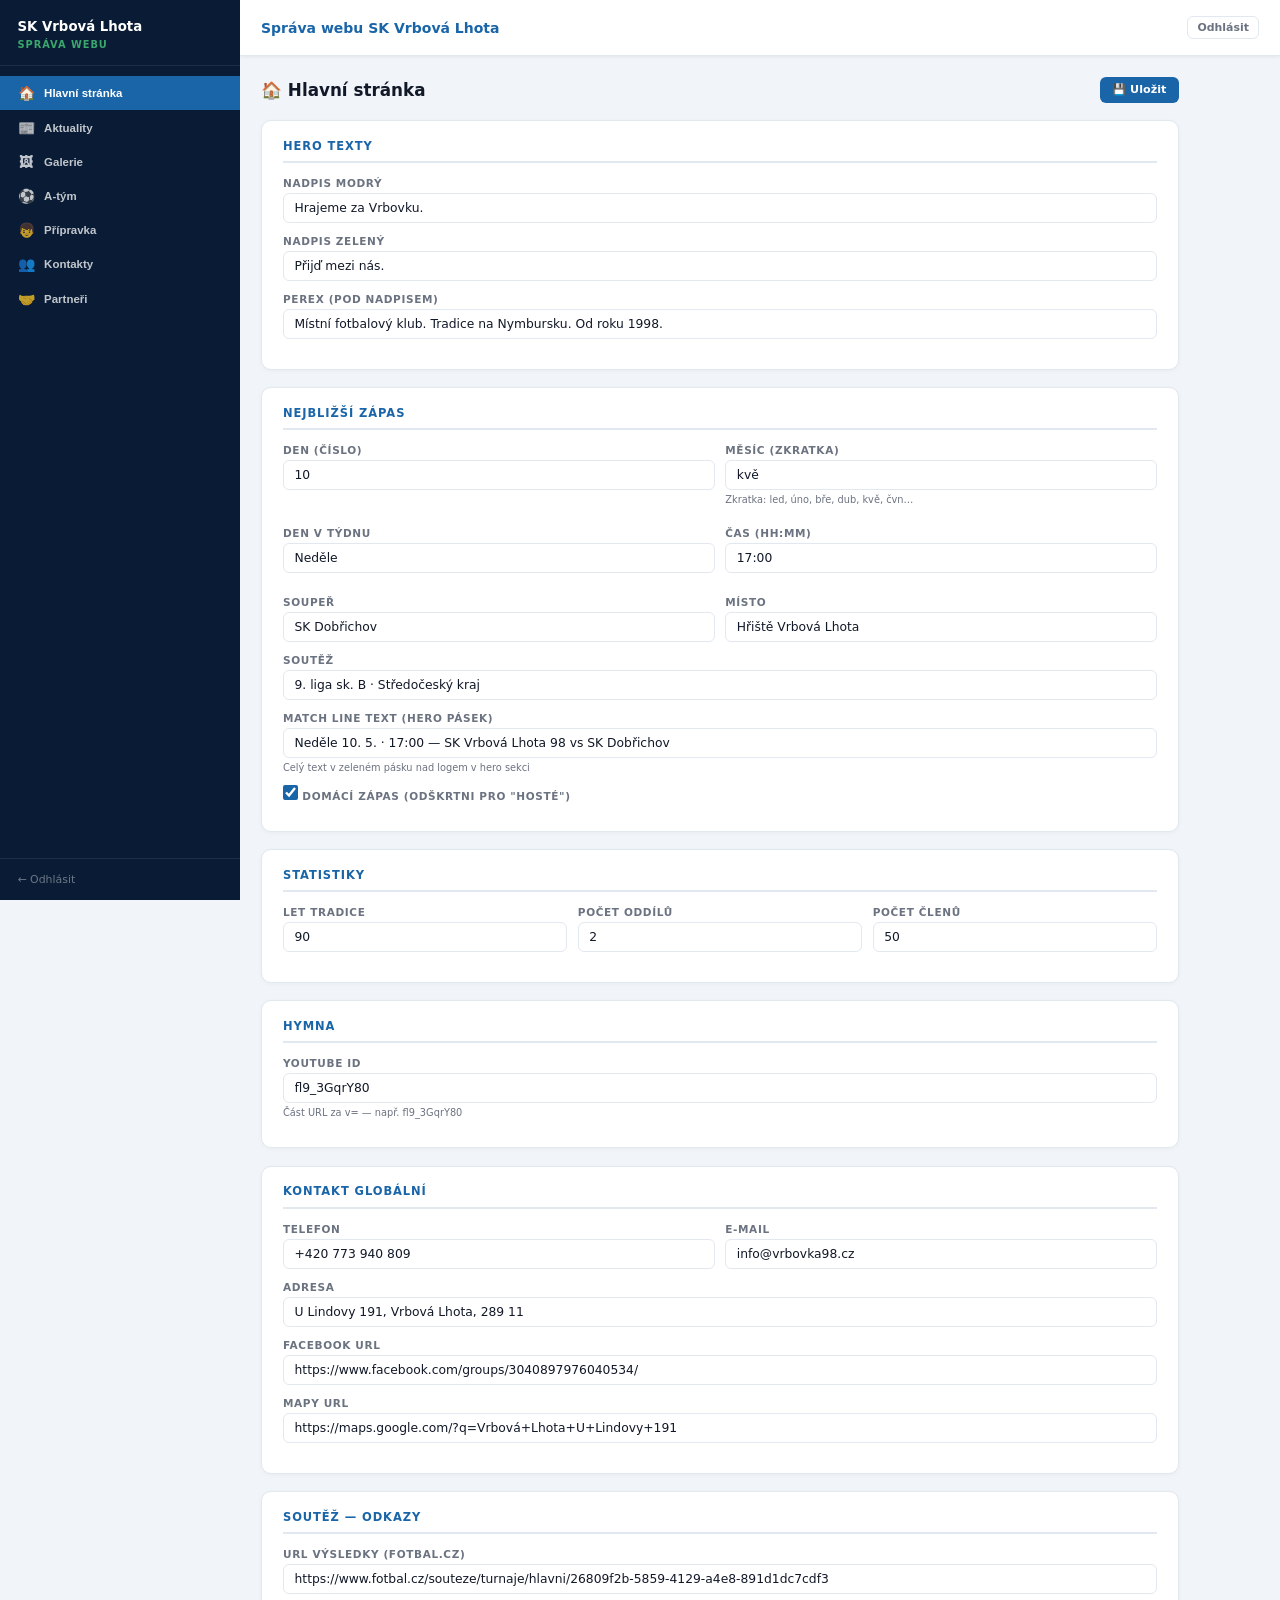
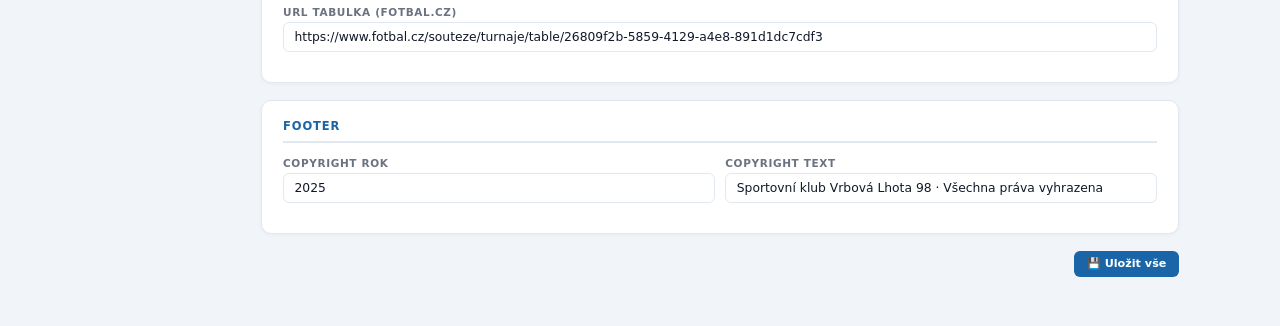
==== admin/index.html @ 55f334e7 "feat: admin panel + nastaveni.json + dynamické ID v index.html - data/nastaveni.json — nový JSON pro" ====
<!DOCTYPE html>
<html lang="cs">
<head>
<meta charset="UTF-8">
<meta name="viewport" content="width=device-width,initial-scale=1">
<title>Admin — SK Vrbová Lhota</title>
<style>
/* ─── Variables ─── */
:root {
  --sb-bg:     #0a1c35;
  --sb-active: #1a65a8;
  --sb-hover:  rgba(255,255,255,.07);
  --sb-text:   rgba(255,255,255,.75);
  --sb-muted:  rgba(255,255,255,.4);
  --accent:    #2f8f4e;
  --accent-lt: #3aa76d;
  --primary:   #1a65a8;
  --danger:    #dc2626;
  --warning:   #d97706;
  --bg:        #f1f5f9;
  --card:      #ffffff;
  --border:    #e2e8f0;
  --text:      #111827;
  --muted:     #6b7280;
  --inp-focus: #1a65a8;
  --sb-w:      240px;
}
*, *::before, *::after { box-sizing: border-box; margin: 0; padding: 0; }
html { font-size: 14px; }
body { font-family: system-ui, -apple-system, sans-serif; background: var(--bg); color: var(--text); display: flex; min-height: 100vh; overflow-x: hidden; }

/* ─── Layout ─── */
#sidebar {
  width: var(--sb-w); min-height: 100vh; background: var(--sb-bg);
  display: flex; flex-direction: column; position: fixed; left: 0; top: 0; bottom: 0; z-index: 100;
  transition: transform .3s ease;
}
#page { margin-left: var(--sb-w); flex: 1; display: flex; flex-direction: column; min-width: 0; }

/* ─── Sidebar ─── */
#sb-logo {
  padding: 1.25rem 1.25rem 1rem;
  border-bottom: 1px solid rgba(255,255,255,.08);
}
#sb-logo strong { display: block; color: #fff; font-size: .95rem; line-height: 1.3; }
#sb-logo span   { color: var(--accent-lt); font-size: .7rem; text-transform: uppercase; letter-spacing: .1em; font-weight: 700; }
#sb-nav { flex: 1; padding: .75rem 0; overflow-y: auto; }
.nav-item {
  display: flex; align-items: center; gap: .65rem;
  padding: .65rem 1.25rem; color: var(--sb-text);
  font-size: .82rem; font-weight: 600; cursor: pointer;
  border: none; background: none; width: 100%; text-align: left;
  transition: background .15s, color .15s;
  border-radius: 0;
}
.nav-item:hover { background: var(--sb-hover); color: #fff; }
.nav-item.active { background: var(--sb-active); color: #fff; }
.nav-item .nav-icon { font-size: 1rem; width: 1.25rem; text-align: center; flex-shrink: 0; }
#sb-footer {
  padding: 1rem 1.25rem;
  border-top: 1px solid rgba(255,255,255,.08);
}
#sb-footer a {
  color: var(--sb-muted); font-size: .78rem; text-decoration: none;
  display: flex; align-items: center; gap: .4rem;
  transition: color .15s;
}
#sb-footer a:hover { color: #fff; }

/* ─── Topbar ─── */
#topbar {
  position: sticky; top: 0; z-index: 50;
  background: #fff; border-bottom: 1px solid var(--border);
  padding: 0 1.5rem; height: 56px;
  display: flex; align-items: center; justify-content: space-between;
  box-shadow: 0 1px 3px rgba(0,0,0,.06);
}
#topbar-title { font-size: 1rem; font-weight: 700; color: var(--primary); }
#topbar-toggle { display: none; background: none; border: none; cursor: pointer; font-size: 1.4rem; color: var(--text); padding: .25rem; }
#topbar-logout { font-size: .78rem; color: var(--muted); text-decoration: none; font-weight: 600; }
#topbar-logout:hover { color: var(--danger); }

/* ─── Content ─── */
#main-content { flex: 1; padding: 1.5rem; max-width: 960px; }

/* ─── Cards ─── */
.card {
  background: var(--card); border: 1px solid var(--border);
  border-radius: 10px; padding: 1.25rem 1.5rem; margin-bottom: 1.25rem;
  box-shadow: 0 1px 4px rgba(0,0,0,.04);
}
.card-title {
  font-size: .82rem; font-weight: 800; text-transform: uppercase;
  letter-spacing: .08em; color: var(--primary);
  margin-bottom: 1rem; padding-bottom: .6rem;
  border-bottom: 2px solid var(--border);
}

/* ─── Section header ─── */
.section-hdr {
  display: flex; align-items: center; justify-content: space-between;
  margin-bottom: 1.25rem; flex-wrap: wrap; gap: .5rem;
}
.section-hdr h2 { font-size: 1.2rem; font-weight: 800; color: var(--text); }
.section-actions { display: flex; gap: .5rem; flex-wrap: wrap; }

/* ─── Form fields ─── */
.field-wrap { margin-bottom: .85rem; }
.field-wrap label { display: block; font-size: .75rem; font-weight: 700; color: var(--muted); text-transform: uppercase; letter-spacing: .06em; margin-bottom: .3rem; }
.inp {
  width: 100%; padding: .5rem .75rem; font-size: .88rem; font-family: inherit;
  border: 1px solid var(--border); border-radius: 6px; background: #fff;
  color: var(--text); transition: border-color .15s, box-shadow .15s;
  outline: none;
}
.inp:focus { border-color: var(--inp-focus); box-shadow: 0 0 0 3px rgba(26,101,168,.12); }
textarea.inp { resize: vertical; min-height: 80px; }
select.inp { cursor: pointer; }
.field-hint { font-size: .7rem; color: var(--muted); margin-top: .25rem; }
.check-wrap { display: flex; align-items: center; gap: .5rem; cursor: pointer; font-size: .85rem; font-weight: 600; color: var(--text); }
.check-wrap input[type=checkbox] { width: 15px; height: 15px; cursor: pointer; accent-color: var(--primary); }

/* ─── Grid helpers ─── */
.g2 { display: grid; grid-template-columns: 1fr 1fr; gap: .75rem; }
.g3 { display: grid; grid-template-columns: 1fr 1fr 1fr; gap: .75rem; }

/* ─── Buttons ─── */
.btn { display: inline-flex; align-items: center; gap: .4rem; padding: .45rem .9rem; font-size: .8rem; font-weight: 700; border: none; border-radius: 6px; cursor: pointer; transition: opacity .15s, transform .1s; font-family: inherit; white-space: nowrap; }
.btn:disabled { opacity: .55; cursor: not-allowed; }
.btn:not(:disabled):active { transform: scale(.97); }
.btn-primary  { background: var(--primary); color: #fff; }
.btn-primary:not(:disabled):hover { background: #134e87; }
.btn-green    { background: var(--accent); color: #fff; }
.btn-green:not(:disabled):hover { background: #26784f; }
.btn-danger   { background: var(--danger); color: #fff; }
.btn-danger:not(:disabled):hover { background: #b91c1c; }
.btn-ghost    { background: transparent; color: var(--primary); border: 1px solid var(--border); }
.btn-ghost:not(:disabled):hover { background: #f0f6ff; }
.btn-sm { padding: .3rem .65rem; font-size: .75rem; }

/* ─── Item cards (aktuality, galerie, …) ─── */
.item-card {
  background: var(--card); border: 1px solid var(--border);
  border-radius: 8px; margin-bottom: .75rem; overflow: hidden;
}
.item-card-hdr {
  display: flex; align-items: flex-start; justify-content: space-between; gap: 1rem;
  padding: .85rem 1rem;
}
.item-card-hdr .meta { flex: 1; min-width: 0; }
.item-card-hdr .meta strong { display: block; font-size: .9rem; margin-bottom: .2rem; overflow: hidden; text-overflow: ellipsis; white-space: nowrap; }
.item-card-hdr .meta small { color: var(--muted); font-size: .75rem; }
.item-card-actions { display: flex; gap: .4rem; flex-shrink: 0; }
.item-body { padding: 0 1rem .85rem; font-size: .82rem; color: var(--muted); }

/* ─── Tag badge ─── */
.tag-badge { display: inline-flex; align-items: center; padding: .15rem .55rem; font-size: .65rem; font-weight: 700; text-transform: uppercase; letter-spacing: .06em; border-radius: 4px; background: #e0edff; color: var(--primary); margin-right: .4rem; }
.tag-badge.green { background: #d1fae5; color: #065f46; }
.tag-badge.orange { background: #fef3c7; color: #92400e; }

/* ─── Edit form panel ─── */
.edit-panel {
  background: #f8fbff; border: 1px solid rgba(26,101,168,.15);
  border-radius: 8px; padding: 1rem 1.25rem; margin-bottom: .75rem;
}
.edit-panel h4 { font-size: .82rem; font-weight: 800; text-transform: uppercase; letter-spacing: .07em; color: var(--primary); margin-bottom: .85rem; }
.form-actions { display: flex; gap: .5rem; margin-top: .85rem; }

/* ─── Thumb ─── */
.thumb-wrap { position: relative; width: 72px; height: 56px; border-radius: 6px; overflow: hidden; background: var(--bg); border: 1px solid var(--border); flex-shrink: 0; }
.thumb-wrap img { width: 100%; height: 100%; object-fit: cover; }
.thumb-placeholder { width: 100%; height: 100%; display: flex; align-items: center; justify-content: center; font-size: 1.4rem; color: var(--border); }

/* ─── Table (soupiska, treninky) ─── */
.data-table { width: 100%; border-collapse: collapse; font-size: .82rem; }
.data-table th { text-align: left; padding: .4rem .6rem; font-size: .7rem; font-weight: 700; text-transform: uppercase; letter-spacing: .07em; color: var(--muted); border-bottom: 2px solid var(--border); }
.data-table td { padding: .35rem .4rem; border-bottom: 1px solid var(--border); vertical-align: middle; }
.data-table tr:last-child td { border-bottom: none; }
.data-table .inp { padding: .3rem .5rem; font-size: .82rem; }
.table-wrap { overflow-x: auto; }

/* ─── States ─── */
.loading-state { text-align: center; padding: 3rem 1rem; color: var(--muted); }
.empty-state   { text-align: center; padding: 2rem 1rem; color: var(--muted); font-size: .9rem; }
.error-state   { padding: 1rem; background: #fef2f2; border: 1px solid #fecaca; border-radius: 8px; color: var(--danger); font-size: .85rem; }

/* ─── Logo preview ─── */
.logo-preview { max-height: 48px; max-width: 140px; object-fit: contain; margin-top: .4rem; border: 1px solid var(--border); border-radius: 4px; padding: 2px; background: #fff; }

/* ─── Toast ─── */
#toasts { position: fixed; top: 1rem; right: 1rem; z-index: 9999; display: flex; flex-direction: column; gap: .5rem; pointer-events: none; }
.toast {
  padding: .7rem 1.1rem; border-radius: 8px; font-size: .83rem; font-weight: 600;
  color: #fff; box-shadow: 0 4px 16px rgba(0,0,0,.15);
  opacity: 0; transform: translateY(-6px);
  transition: opacity .25s, transform .25s;
  pointer-events: auto;
}
.toast.visible { opacity: 1; transform: translateY(0); }
.toast-success { background: var(--accent); }
.toast-error   { background: var(--danger); }
.toast-warn    { background: var(--warning); }

/* ─── Responsive ─── */
@media (max-width: 768px) {
  #sidebar { transform: translateX(-100%); }
  #sidebar.open { transform: translateX(0); box-shadow: 4px 0 20px rgba(0,0,0,.3); }
  #page { margin-left: 0; }
  #topbar-toggle { display: block; }
  #main-content { padding: 1rem; }
  .g2, .g3 { grid-template-columns: 1fr; }
  #sb-overlay { position: fixed; inset: 0; background: rgba(0,0,0,.4); z-index: 99; display: none; }
  #sb-overlay.active { display: block; }
}
@media (max-width: 480px) {
  .item-card-hdr { flex-direction: column; gap: .5rem; }
  .section-actions { width: 100%; }
}
</style>
</head>
<body>

<div id="toasts"></div>
<div id="sb-overlay"></div>

<!-- ══ SIDEBAR ══ -->
<aside id="sidebar">
  <div id="sb-logo">
    <strong>SK Vrbová Lhota</strong>
    <span>Správa webu</span>
  </div>
  <nav id="sb-nav"></nav>
  <div id="sb-footer">
    <a href="#" id="logout-link">&#8592; Odhlásit</a>
  </div>
</aside>

<!-- ══ PAGE ══ -->
<div id="page">
  <header id="topbar">
    <button id="topbar-toggle" aria-label="Otevřít menu">&#9776;</button>
    <span id="topbar-title">Správa webu SK Vrbová Lhota</span>
    <a href="#" id="topbar-logout" class="btn btn-ghost btn-sm">Odhlásit</a>
  </header>
  <main id="main-content">
    <div class="loading-state">Načítám…</div>
  </main>
</div>

<script>
// ══ CONFIG ══
const SECTIONS = [
  { id: 'nastaveni', label: 'Hlavní stránka',  icon: '🏠', file: 'nastaveni.json' },
  { id: 'aktuality', label: 'Aktuality',        icon: '📰', file: 'aktuality.json' },
  { id: 'galerie',   label: 'Galerie',           icon: '🖼', file: 'galerie.json'   },
  { id: 'atym',      label: 'A-tým',             icon: '⚽', file: 'atym.json'      },
  { id: 'pripravka', label: 'Přípravka',         icon: '👦', file: 'pripravka.json' },
  { id: 'kontakty',  label: 'Kontakty',          icon: '👥', file: 'kontakty.json'  },
  { id: 'partneri',  label: 'Partneři',          icon: '🤝', file: 'partneri.json'  },
];

// ══ STATE ══
let currentSection = 'nastaveni';
let currentData    = null;
let editIdx        = -1;
let addingNew      = false;

// ══ UTILS ══
function esc(s) {
  if (s == null) return '';
  return String(s).replace(/&/g,'&amp;').replace(/</g,'&lt;').replace(/>/g,'&gt;').replace(/"/g,'&quot;').replace(/'/g,'&#39;');
}

function setDeep(obj, path, value) {
  const keys = path.split('.');
  let cur = obj;
  for (let i = 0; i < keys.length - 1; i++) {
    const k = isNaN(keys[i]) ? keys[i] : Number(keys[i]);
    if (cur[k] === undefined || cur[k] === null) cur[k] = isNaN(keys[i+1]) ? {} : [];
    cur = cur[k];
  }
  const last = keys[keys.length - 1];
  cur[isNaN(last) ? last : Number(last)] = value;
}

function formatDateCz(iso) {
  if (!iso) return '';
  const d = new Date(iso + 'T12:00:00');
  const m = ['ledna','února','března','dubna','května','června','července','srpna','září','října','listopadu','prosince'];
  return `${d.getDate()}. ${m[d.getMonth()]} ${d.getFullYear()}`;
}

// ══ API ══
async function loadJSON(file) {
  const r = await fetch('../data/' + file + '?t=' + Date.now());
  if (!r.ok) throw new Error('HTTP ' + r.status);
  return r.json();
}

async function saveJSON(file, data) {
  const r = await fetch('save.php', {
    method: 'POST',
    headers: { 'Content-Type': 'application/json' },
    body: JSON.stringify({ file, data }),
  });
  return r.json();
}

async function uploadFile(fileInput, sekce) {
  const file = fileInput?.files?.[0];
  if (!file) return null;
  const fd = new FormData();
  fd.append('foto', file);
  fd.append('sekce', sekce || 'galerie');
  const r = await fetch('upload.php', { method: 'POST', body: fd });
  return r.json();
}

// ══ TOAST ══
function showToast(msg, type = 'success') {
  const wrap = document.getElementById('toasts');
  const t = document.createElement('div');
  t.className = 'toast toast-' + type;
  t.textContent = msg;
  wrap.appendChild(t);
  requestAnimationFrame(() => t.classList.add('visible'));
  setTimeout(() => {
    t.classList.remove('visible');
    setTimeout(() => t.remove(), 300);
  }, 3200);
}

// ══ NAV ══
function renderNav() {
  const nav = document.getElementById('sb-nav');
  nav.innerHTML = SECTIONS.map(s => `
    <button class="nav-item${s.id === currentSection ? ' active' : ''}" data-section="${s.id}">
      <span class="nav-icon">${s.icon}</span>
      ${esc(s.label)}
    </button>
  `).join('');
  nav.querySelectorAll('.nav-item').forEach(btn => {
    btn.addEventListener('click', () => {
      closeSidebar();
      renderSection(btn.dataset.section);
    });
  });
}

// ══ SECTION NAVIGATION ══
async function renderSection(id) {
  currentSection = id;
  editIdx = -1;
  addingNew = false;
  renderNav();
  document.getElementById('main-content').innerHTML = '<div class="loading-state">Načítám…</div>';
  const sec = SECTIONS.find(s => s.id === id);
  try {
    currentData = await loadJSON(sec.file);
    renderCurrent();
  } catch(e) {
    document.getElementById('main-content').innerHTML =
      `<div class="error-state">Chyba načítání ${esc(sec.file)}: ${esc(e.message)}</div>`;
  }
}

function renderCurrent() {
  switch(currentSection) {
    case 'nastaveni': renderNastaveni(currentData); break;
    case 'aktuality': renderAktuality(currentData); break;
    case 'galerie':   renderGalerie(currentData);   break;
    case 'atym':      renderAtym(currentData);      break;
    case 'pripravka': renderPripravka(currentData); break;
    case 'kontakty':  renderKontakty(currentData);  break;
    case 'partneri':  renderPartneri(currentData);  break;
  }
}

// ══ SAVE ══
async function saveSection() {
  const sec = SECTIONS.find(s => s.id === currentSection);
  const btns = document.querySelectorAll('.btn-save-main');
  btns.forEach(b => { b.disabled = true; b.textContent = 'Ukládám…'; });
  try {
    const res = await saveJSON(sec.file, currentData);
    if (res.ok) {
      showToast('✓ Uloženo');
    } else {
      showToast('Chyba: ' + (res.error || 'neznámá'), 'error');
    }
  } catch(e) {
    showToast('Chyba: ' + e.message, 'error');
  } finally {
    btns.forEach(b => { b.disabled = false; b.textContent = '💾 Uložit'; });
  }
}

// ══ FIELD HELPERS ══
function inp(label, value, key, type = 'text', hint = '') {
  return `<div class="field-wrap">
    <label>${esc(label)}</label>
    <input type="${type}" class="inp" value="${esc(value ?? '')}" data-key="${key}"${hint ? ` title="${esc(hint)}"` : ''}>
    ${hint ? `<div class="field-hint">${esc(hint)}</div>` : ''}
  </div>`;
}
function ta(label, value, key, rows = 3) {
  return `<div class="field-wrap">
    <label>${esc(label)}</label>
    <textarea class="inp" data-key="${key}" rows="${rows}">${esc(value ?? '')}</textarea>
  </div>`;
}
function chk(label, checked, key) {
  return `<div class="field-wrap">
    <label class="check-wrap">
      <input type="checkbox" data-key="${key}" data-type="bool" ${checked ? 'checked' : ''}>
      ${esc(label)}
    </label>
  </div>`;
}

// Input event delegation — live update currentData
document.addEventListener('input', e => {
  const el = e.target;
  if (!el.dataset.key || !currentData) return;
  let val;
  if (el.type === 'checkbox') val = el.checked;
  else if (el.type === 'number') val = el.value === '' ? null : Number(el.value);
  else val = el.value;
  setDeep(currentData, el.dataset.key, val);
});
document.addEventListener('change', e => {
  const el = e.target;
  if (!el.dataset.key || !currentData) return;
  if (el.tagName === 'SELECT') {
    setDeep(currentData, el.dataset.key, el.value);
  }
});


// ══════════════════════════════
// SEKCE: NASTAVENÍ
// ══════════════════════════════
function renderNastaveni(d) {
  const mc = document.getElementById('main-content');
  mc.innerHTML = `
    <div class="section-hdr">
      <h2>🏠 Hlavní stránka</h2>
      <div class="section-actions">
        <button class="btn btn-primary btn-save-main" onclick="saveSection()">💾 Uložit</button>
      </div>
    </div>

    <div class="card">
      <div class="card-title">Hero texty</div>
      ${inp('Nadpis modrý', d.hero?.nadpis_modry, 'hero.nadpis_modry')}
      ${inp('Nadpis zelený', d.hero?.nadpis_zeleny, 'hero.nadpis_zeleny')}
      ${inp('Perex (pod nadpisem)', d.hero?.perex, 'hero.perex')}
    </div>

    <div class="card">
      <div class="card-title">Nejbližší zápas</div>
      <div class="g2">
        ${inp('Den (číslo)', d.nejblizsi_zapas?.datum_den, 'nejblizsi_zapas.datum_den')}
        ${inp('Měsíc (zkratka)', d.nejblizsi_zapas?.datum_mesic, 'nejblizsi_zapas.datum_mesic', 'text', 'Zkratka: led, úno, bře, dub, kvě, čvn…')}
        ${inp('Den v týdnu', d.nejblizsi_zapas?.den_v_tydnu, 'nejblizsi_zapas.den_v_tydnu')}
        ${inp('Čas (HH:MM)', d.nejblizsi_zapas?.cas, 'nejblizsi_zapas.cas')}
        ${inp('Soupeř', d.nejblizsi_zapas?.souper_nazev, 'nejblizsi_zapas.souper_nazev')}
        ${inp('Místo', d.nejblizsi_zapas?.misto, 'nejblizsi_zapas.misto')}
      </div>
      ${inp('Soutěž', d.nejblizsi_zapas?.soutez, 'nejblizsi_zapas.soutez')}
      ${inp('Match line text (hero pásek)', d.nejblizsi_zapas?.match_line_text, 'nejblizsi_zapas.match_line_text', 'text', 'Celý text v zeleném pásku nad logem v hero sekci')}
      ${chk('Domácí zápas (odškrtni pro "Hosté")', d.nejblizsi_zapas?.domaci, 'nejblizsi_zapas.domaci')}
    </div>

    <div class="card">
      <div class="card-title">Statistiky</div>
      <div class="g3">
        ${inp('Let tradice', d.stats?.tradice_let, 'stats.tradice_let', 'number')}
        ${inp('Počet oddílů', d.stats?.pocet_oddilu, 'stats.pocet_oddilu', 'number')}
        ${inp('Počet členů', d.stats?.pocet_clenu, 'stats.pocet_clenu', 'number')}
      </div>
    </div>

    <div class="card">
      <div class="card-title">Hymna</div>
      ${inp('YouTube ID', d.hymna?.youtube_id, 'hymna.youtube_id', 'text', 'Část URL za v= — např. fl9_3GqrY80')}
    </div>

    <div class="card">
      <div class="card-title">Kontakt globální</div>
      <div class="g2">
        ${inp('Telefon', d.kontakt_global?.telefon, 'kontakt_global.telefon', 'tel')}
        ${inp('E-mail', d.kontakt_global?.email, 'kontakt_global.email', 'email')}
      </div>
      ${inp('Adresa', d.kontakt_global?.adresa, 'kontakt_global.adresa')}
      ${inp('Facebook URL', d.kontakt_global?.facebook_url, 'kontakt_global.facebook_url', 'url')}
      ${inp('Mapy URL', d.kontakt_global?.maps_url, 'kontakt_global.maps_url', 'url')}
    </div>

    <div class="card">
      <div class="card-title">Soutěž — odkazy</div>
      ${inp('URL výsledky (fotbal.cz)', d.soutez_odkazy?.vysledky_url, 'soutez_odkazy.vysledky_url', 'url')}
      ${inp('URL tabulka (fotbal.cz)', d.soutez_odkazy?.tabulka_url, 'soutez_odkazy.tabulka_url', 'url')}
    </div>

    <div class="card">
      <div class="card-title">Footer</div>
      <div class="g2">
        ${inp('Copyright rok', d.footer?.copyright_rok, 'footer.copyright_rok', 'number')}
        ${inp('Copyright text', d.footer?.copyright_text, 'footer.copyright_text')}
      </div>
    </div>

    <div style="text-align:right;margin-bottom:2rem">
      <button class="btn btn-primary btn-save-main" onclick="saveSection()">💾 Uložit vše</button>
    </div>
  `;
}


// ══════════════════════════════
// SEKCE: AKTUALITY
// ══════════════════════════════
function renderAktuality(items) {
  const mc = document.getElementById('main-content');
  mc.innerHTML = `
    <div class="section-hdr">
      <h2>📰 Aktuality</h2>
      <div class="section-actions">
        <button class="btn btn-green" onclick="toggleAddNew()">+ Přidat článek</button>
        <button class="btn btn-primary btn-save-main" onclick="saveSection()">💾 Uložit</button>
      </div>
    </div>
    ${addingNew ? aktualitaForm(-1, {}) : ''}
    <div id="list-wrap">
      ${items.length === 0 ? '<p class="empty-state">Žádné aktuality. Přidejte první článek.</p>' : ''}
      ${items.map((it, i) => i === editIdx ? aktualitaForm(i, it) : aktualitaCard(it, i)).join('')}
    </div>
  `;
}

function aktualitaCard(it, i) {
  const kat = it.kategorie || 'Aktualita';
  const katColor = kat === 'A-tým' ? '' : kat === 'Mládež' ? 'green' : kat === 'Ostatní' ? 'orange' : '';
  return `<div class="item-card">
    <div class="item-card-hdr">
      <div class="meta">
        <small><span class="tag-badge ${katColor}">${esc(kat)}</span>${esc(it.datum_text || '')}</small>
        <strong>${esc(it.titulek || '(bez názvu)')}</strong>
        <div style="font-size:.78rem;color:var(--muted);margin-top:.2rem">${esc(it.perex || '')}</div>
      </div>
      <div class="item-card-actions">
        <button class="btn btn-ghost btn-sm" onclick="startEdit(${i})">Upravit</button>
        <button class="btn btn-danger btn-sm" onclick="deleteItem(${i})">Smazat</button>
      </div>
    </div>
  </div>`;
}

function aktualitaForm(idx, it) {
  const isNew = idx === -1;
  const kat = it.kategorie || 'Klub';
  return `<div class="edit-panel">
    <h4>${isNew ? 'Nový článek' : 'Upravit článek'}</h4>
    <div class="g2">
      <div class="field-wrap"><label>Titulek *</label><input type="text" id="af-titulek" class="inp" value="${esc(it.titulek||'')}"></div>
      <div class="field-wrap"><label>Datum</label><input type="date" id="af-datum" class="inp" value="${esc(it.datum_iso||it.datum||'')}"></div>
    </div>
    <div class="field-wrap"><label>Perex (krátký popis)</label><input type="text" id="af-perex" class="inp" value="${esc(it.perex||'')}"></div>
    <div class="field-wrap"><label>Obsah (full text)</label><textarea id="af-obsah" class="inp" rows="4">${esc(it.obsah||'')}</textarea></div>
    <div class="g2">
      <div class="field-wrap"><label>Kategorie</label>
        <select id="af-kategorie" class="inp">
          ${['Klub','A-tým','Mládež','Ostatní'].map(k => `<option${kat===k?' selected':''}>${k}</option>`).join('')}
        </select>
      </div>
      <div class="field-wrap"><label>Foto (URL nebo nahrání)</label><input type="text" id="af-foto" class="inp" value="${esc(it.foto||'')}" placeholder="img/galerie/..."></div>
    </div>
    <div class="form-actions">
      <button class="btn btn-green" onclick="saveAktualitaForm(${idx})">${isNew ? '+ Přidat' : '✓ Uložit změny'}</button>
      <button class="btn btn-ghost" onclick="${isNew ? 'cancelAdd()' : 'cancelEdit()'}"">Zrušit</button>
    </div>
  </div>`;
}

function saveAktualitaForm(idx) {
  const titulek = document.getElementById('af-titulek').value.trim();
  if (!titulek) { showToast('Titulek je povinný', 'error'); return; }
  const datumIso  = document.getElementById('af-datum').value;
  const item = {
    id: idx === -1 ? 'cl-' + Date.now() : (currentData[idx]?.id || 'cl-' + Date.now()),
    titulek,
    perex:      document.getElementById('af-perex').value,
    obsah:      document.getElementById('af-obsah').value,
    kategorie:  document.getElementById('af-kategorie').value,
    foto:       document.getElementById('af-foto').value || null,
    datum:      datumIso,
    datum_iso:  datumIso,
    datum_text: formatDateCz(datumIso),
  };
  if (idx === -1) {
    currentData.unshift(item);
    addingNew = false;
  } else {
    currentData[idx] = item;
    editIdx = -1;
  }
  renderCurrent();
}


// ══════════════════════════════
// SEKCE: GALERIE
// ══════════════════════════════
function renderGalerie(items) {
  const mc = document.getElementById('main-content');
  mc.innerHTML = `
    <div class="section-hdr">
      <h2>🖼 Galerie</h2>
      <div class="section-actions">
        <button class="btn btn-green" onclick="toggleAddNew()">+ Přidat fotku</button>
        <button class="btn btn-primary btn-save-main" onclick="saveSection()">💾 Uložit</button>
      </div>
    </div>
    ${addingNew ? galerieForm(-1, {}) : ''}
    <div id="list-wrap">
      ${items.length === 0 ? '<p class="empty-state">Galerie je prázdná.</p>' : ''}
      ${items.map((it, i) => i === editIdx ? galerieForm(i, it) : galerieCard(it, i)).join('')}
    </div>
  `;
}

function galerieCard(it, i) {
  const hasSrc = it.src && it.src.trim();
  return `<div class="item-card">
    <div class="item-card-hdr">
      <div class="thumb-wrap">
        ${hasSrc
          ? `<img src="../${esc(it.src)}" alt="${esc(it.alt||'')}" onerror="this.style.display='none'">`
          : `<div class="thumb-placeholder">📷</div>`}
      </div>
      <div class="meta" style="flex:1;min-width:0">
        <strong>${esc(it.caption || it.alt || '(bez popisku)')}</strong>
        <small>
          <span class="tag-badge">${esc(it.sekce||'—')}</span>
          ${it.wide ? '<span class="tag-badge green">wide</span>' : ''}
          <span style="opacity:.6">${esc(it.src||'')}</span>
        </small>
      </div>
      <div class="item-card-actions">
        <button class="btn btn-ghost btn-sm" onclick="startEdit(${i})">Upravit</button>
        <button class="btn btn-danger btn-sm" onclick="deleteItem(${i})">Smazat</button>
      </div>
    </div>
  </div>`;
}

function galerieForm(idx, it) {
  const isNew = idx === -1;
  const sekce = it.sekce || 'atym';
  return `<div class="edit-panel">
    <h4>${isNew ? 'Nová fotka' : 'Upravit fotku'}</h4>
    <div class="g2">
      <div class="field-wrap">
        <label>Nahrát soubor</label>
        <input type="file" id="gf-file" class="inp" accept="image/jpeg,image/png,image/webp">
        <div class="field-hint">JPG / PNG / WebP, max 8 MB</div>
      </div>
      <div class="field-wrap">
        <label>nebo URL souboru</label>
        <input type="text" id="gf-src" class="inp" value="${esc(it.src||'')}" placeholder="img/galerie/nazev.jpg">
      </div>
    </div>
    <div class="g2">
      <div class="field-wrap"><label>Alt text</label><input type="text" id="gf-alt" class="inp" value="${esc(it.alt||'')}"></div>
      <div class="field-wrap"><label>Tag (Tým, Hřiště…)</label><input type="text" id="gf-tag" class="inp" value="${esc(it.tag||'')}"></div>
    </div>
    <div class="g2">
      <div class="field-wrap"><label>Popisek (caption)</label><input type="text" id="gf-caption" class="inp" value="${esc(it.caption||'')}"></div>
      <div class="field-wrap"><label>Sekce</label>
        <select id="gf-sekce" class="inp">
          ${['atym','pripravka','ostatni'].map(s => `<option value="${s}"${sekce===s?' selected':''}>${s}</option>`).join('')}
        </select>
      </div>
    </div>
    <label class="check-wrap" style="margin-bottom:.85rem">
      <input type="checkbox" id="gf-wide" ${it.wide ? 'checked' : ''}>
      Wide (zabírá 2 sloupce v galerii)
    </label>
    <div class="form-actions">
      <button class="btn btn-green" onclick="saveGalerieForm(${idx})">${isNew ? '+ Přidat' : '✓ Uložit'}</button>
      <button class="btn btn-ghost" onclick="${isNew ? 'cancelAdd()' : 'cancelEdit()'}">Zrušit</button>
    </div>
  </div>`;
}

async function saveGalerieForm(idx) {
  const btn = document.querySelector('.edit-panel .btn-green');
  if (btn) { btn.disabled = true; btn.textContent = 'Ukládám…'; }

  let src = document.getElementById('gf-src').value.trim();
  const fileInput = document.getElementById('gf-file');
  const sekce     = document.getElementById('gf-sekce').value;

  if (fileInput?.files?.length) {
    const res = await uploadFile(fileInput, sekce);
    if (res?.ok) {
      src = res.src;
      showToast('✓ Soubor nahrán');
    } else {
      showToast('Chyba nahrání: ' + (res?.error || '?'), 'error');
      if (btn) { btn.disabled = false; btn.textContent = idx === -1 ? '+ Přidat' : '✓ Uložit'; }
      return;
    }
  }

  const item = {
    src,
    alt:     document.getElementById('gf-alt').value,
    tag:     document.getElementById('gf-tag').value,
    caption: document.getElementById('gf-caption').value,
    sekce,
    wide:    document.getElementById('gf-wide').checked || undefined,
  };
  if (!item.wide) delete item.wide;

  if (idx === -1) {
    currentData.push(item);
    addingNew = false;
  } else {
    currentData[idx] = item;
    editIdx = -1;
  }
  renderCurrent();
}


// ══════════════════════════════
// SEKCE: A-TÝM
// ══════════════════════════════
function renderAtym(d) {
  const mc = document.getElementById('main-content');
  mc.innerHTML = `
    <div class="section-hdr">
      <h2>⚽ A-tým</h2>
      <div class="section-actions">
        <button class="btn btn-primary btn-save-main" onclick="saveSection()">💾 Uložit</button>
      </div>
    </div>
    <div class="card">
      <div class="card-title">Informace o týmu</div>
      <div class="g2">
        ${inp('Název', d.nazev, 'nazev')}
        ${inp('Podtitulek', d.podtitulek, 'podtitulek')}
        ${inp('Trenér', d.trener, 'trener')}
        ${inp('Soutěž', d.soutez, 'soutez')}
      </div>
      ${inp('Foto (cesta k souboru)', d.foto, 'foto', 'text', 'img/galerie/tym-02.jpg')}
      ${ta('Popis týmu', d.popis, 'popis', 3)}
      <div class="g2">
        ${inp('Kontakt — jméno', d.kontakt_jmeno, 'kontakt_jmeno')}
        ${inp('Kontakt — telefon', d.kontakt_tel, 'kontakt_tel', 'tel')}
      </div>
    </div>
    <div class="card">
      <div class="card-title">Soupiska hráčů</div>
      <div class="table-wrap">
        <table class="data-table">
          <thead><tr><th>#</th><th>Jméno a příjmení</th><th>Ročník</th><th>Pozice</th><th></th></tr></thead>
          <tbody id="soupiska-body">
            ${(d.soupiska||[]).map((h, i) => `
              <tr>
                <td style="color:var(--muted);text-align:center">${i+1}</td>
                <td><input class="inp" data-key="soupiska.${i}.jmeno" value="${esc(h.jmeno||'')}"></td>
                <td><input class="inp" type="number" data-key="soupiska.${i}.rocnik" value="${esc(h.rocnik||'')}" style="width:80px"></td>
                <td>
                  <select class="inp" data-key="soupiska.${i}.pozice" style="min-width:110px">
                    ${['Brankář','Obránce','Záložník','Útočník'].map(p => `<option${h.pozice===p?' selected':''}>${p}</option>`).join('')}
                  </select>
                </td>
                <td><button class="btn btn-danger btn-sm" onclick="removeSoupiskaHrac(${i})">×</button></td>
              </tr>
            `).join('')}
          </tbody>
        </table>
      </div>
      <div style="margin-top:.75rem">
        <button class="btn btn-ghost" onclick="addSoupiskaHrac()">+ Přidat hráče</button>
      </div>
    </div>
  `;
}

function addSoupiskaHrac() {
  if (!currentData.soupiska) currentData.soupiska = [];
  currentData.soupiska.push({ jmeno: '', rocnik: '', pozice: 'Záložník' });
  renderCurrent();
}

function removeSoupiskaHrac(i) {
  if (!confirm('Smazat hráče?')) return;
  currentData.soupiska.splice(i, 1);
  renderCurrent();
}


// ══════════════════════════════
// SEKCE: PŘÍPRAVKA
// ══════════════════════════════
function renderPripravka(d) {
  const mc = document.getElementById('main-content');
  mc.innerHTML = `
    <div class="section-hdr">
      <h2>👦 Přípravka</h2>
      <div class="section-actions">
        <button class="btn btn-primary btn-save-main" onclick="saveSection()">💾 Uložit</button>
      </div>
    </div>
    <div class="card">
      <div class="card-title">Informace o přípravce</div>
      <div class="g2">
        ${inp('Název', d.nazev, 'nazev')}
        ${inp('Podtitulek', d.podtitulek, 'podtitulek')}
        ${inp('Trenér', d.trener, 'trener')}
        ${inp('Věk od (let)', d.vek_od, 'vek_od', 'number')}
        ${inp('Věk do (let)', d.vek_do, 'vek_do', 'number')}
        ${inp('Foto (cesta k souboru)', d.foto, 'foto')}
      </div>
      ${ta('Popis', d.popis, 'popis', 3)}
      <div class="g2">
        ${inp('Kontakt — jméno', d.kontakt_jmeno, 'kontakt_jmeno')}
        ${inp('Kontakt — telefon', d.kontakt_tel, 'kontakt_tel', 'tel')}
      </div>
    </div>
    <div class="card">
      <div class="card-title">Tréninky</div>
      <div class="table-wrap">
        <table class="data-table">
          <thead><tr><th>Den</th><th>Čas</th><th>Místo</th><th></th></tr></thead>
          <tbody>
            ${(d.treninky||[]).map((t, i) => `
              <tr>
                <td><input class="inp" data-key="treninky.${i}.den"   value="${esc(t.den||'')}"   placeholder="Sobota"></td>
                <td><input class="inp" data-key="treninky.${i}.cas"   value="${esc(t.cas||'')}"   placeholder="10:00" style="width:90px"></td>
                <td><input class="inp" data-key="treninky.${i}.misto" value="${esc(t.misto||'')}" placeholder="Hřiště U Lindovy"></td>
                <td><button class="btn btn-danger btn-sm" onclick="removeTrenink(${i})">×</button></td>
              </tr>
            `).join('')}
          </tbody>
        </table>
      </div>
      <div style="margin-top:.75rem">
        <button class="btn btn-ghost" onclick="addTrenink()">+ Přidat trénink</button>
      </div>
    </div>
    <div class="card">
      <div class="card-title">Hledáme nové hráče</div>
      ${chk('Zobrazit sekci „Hledáme hráče" na webu', d.hledame, 'hledame')}
      <div id="hledame-text-wrap" style="${d.hledame ? '' : 'opacity:.4;pointer-events:none'}">
        ${inp('Text pro nábor', d.hledame_text, 'hledame_text')}
      </div>
    </div>
  `;

  // Dynamicky show/hide hledame text při změně checkboxu
  const ckHledame = document.querySelector('[data-key="hledame"]');
  if (ckHledame) ckHledame.addEventListener('change', e => {
    const wrap = document.getElementById('hledame-text-wrap');
    if (wrap) { wrap.style.opacity = e.target.checked ? '' : '.4'; wrap.style.pointerEvents = e.target.checked ? '' : 'none'; }
  });
}

function addTrenink() {
  if (!currentData.treninky) currentData.treninky = [];
  currentData.treninky.push({ den: '', cas: '', misto: '' });
  renderCurrent();
}

function removeTrenink(i) {
  if (!confirm('Smazat trénink?')) return;
  currentData.treninky.splice(i, 1);
  renderCurrent();
}


// ══════════════════════════════
// SEKCE: KONTAKTY
// ══════════════════════════════
function renderKontakty(d) {
  const osoby = d.osoby || [];
  const mc = document.getElementById('main-content');
  mc.innerHTML = `
    <div class="section-hdr">
      <h2>👥 Kontakty</h2>
      <div class="section-actions">
        <button class="btn btn-green" onclick="toggleAddNew()">+ Přidat osobu</button>
        <button class="btn btn-primary btn-save-main" onclick="saveSection()">💾 Uložit</button>
      </div>
    </div>
    ${addingNew ? kontaktForm(-1, {}) : ''}
    <div id="list-wrap">
      ${osoby.length === 0 ? '<p class="empty-state">Žádné kontakty.</p>' : ''}
      ${osoby.map((o, i) => i === editIdx ? kontaktForm(i, o) : kontaktCard(o, i)).join('')}
    </div>
  `;
}

function kontaktCard(o, i) {
  return `<div class="item-card">
    <div class="item-card-hdr">
      <div class="meta">
        <strong>${esc(o.jmeno || '(bez jména)')}</strong>
        <small>${esc(o.funkce||'')} ${o.tel ? '· ' + esc(o.tel) : ''} ${o.email ? '· ' + esc(o.email) : ''}</small>
      </div>
      <div class="item-card-actions">
        <button class="btn btn-ghost btn-sm" onclick="startEdit(${i})">Upravit</button>
        <button class="btn btn-danger btn-sm" onclick="deleteKontakt(${i})">Smazat</button>
      </div>
    </div>
  </div>`;
}

function kontaktForm(idx, o) {
  const isNew = idx === -1;
  return `<div class="edit-panel">
    <h4>${isNew ? 'Nová osoba' : 'Upravit osobu'}</h4>
    <div class="g2">
      <div class="field-wrap"><label>Funkce / pozice</label><input type="text" id="kf-funkce" class="inp" value="${esc(o.funkce||'')}"></div>
      <div class="field-wrap"><label>Jméno a příjmení *</label><input type="text" id="kf-jmeno" class="inp" value="${esc(o.jmeno||'')}"></div>
      <div class="field-wrap"><label>Telefon</label><input type="tel" id="kf-tel" class="inp" value="${esc(o.tel||'')}"></div>
      <div class="field-wrap"><label>E-mail</label><input type="email" id="kf-email" class="inp" value="${esc(o.email||'')}"></div>
    </div>
    <div class="form-actions">
      <button class="btn btn-green" onclick="saveKontaktForm(${idx})">${isNew ? '+ Přidat' : '✓ Uložit'}</button>
      <button class="btn btn-ghost" onclick="${isNew ? 'cancelAdd()' : 'cancelEdit()'}">Zrušit</button>
    </div>
  </div>`;
}

function saveKontaktForm(idx) {
  const jmeno = document.getElementById('kf-jmeno').value.trim();
  if (!jmeno) { showToast('Jméno je povinné', 'error'); return; }
  const item = {
    funkce: document.getElementById('kf-funkce').value,
    jmeno,
    tel:    document.getElementById('kf-tel').value,
    email:  document.getElementById('kf-email').value,
  };
  if (!currentData.osoby) currentData.osoby = [];
  if (idx === -1) {
    currentData.osoby.unshift(item);
    addingNew = false;
  } else {
    currentData.osoby[idx] = item;
    editIdx = -1;
  }
  renderCurrent();
}

function deleteKontakt(i) {
  if (!confirm('Smazat kontakt?')) return;
  currentData.osoby.splice(i, 1);
  renderCurrent();
}


// ══════════════════════════════
// SEKCE: PARTNEŘI
// ══════════════════════════════
function renderPartneri(items) {
  const mc = document.getElementById('main-content');
  mc.innerHTML = `
    <div class="section-hdr">
      <h2>🤝 Partneři</h2>
      <div class="section-actions">
        <button class="btn btn-green" onclick="toggleAddNew()">+ Přidat partnera</button>
        <button class="btn btn-primary btn-save-main" onclick="saveSection()">💾 Uložit</button>
      </div>
    </div>
    ${addingNew ? partnerForm(-1, {}) : ''}
    <div id="list-wrap">
      ${items.length === 0 ? '<p class="empty-state">Žádní partneři.</p>' : ''}
      ${items.map((it, i) => i === editIdx ? partnerForm(i, it) : partnerCard(it, i)).join('')}
    </div>
  `;
}

function partnerCard(it, i) {
  return `<div class="item-card">
    <div class="item-card-hdr">
      <div class="thumb-wrap">
        ${it.logo ? `<img src="../${esc(it.logo)}" alt="${esc(it.nazev)}" onerror="this.style.display='none'" style="object-fit:contain;padding:4px">` : '<div class="thumb-placeholder">🤝</div>'}
      </div>
      <div class="meta">
        <strong>${esc(it.nazev||'(bez názvu)')}</strong>
        <small><span class="tag-badge">${esc(it.kategorie||'Partner')}</span>${esc(it.popis||'')}</small>
      </div>
      <div class="item-card-actions">
        <button class="btn btn-ghost btn-sm" onclick="startEdit(${i})">Upravit</button>
        <button class="btn btn-danger btn-sm" onclick="deleteItem(${i})">Smazat</button>
      </div>
    </div>
  </div>`;
}

function partnerForm(idx, it) {
  const isNew = idx === -1;
  const kat = it.kategorie || 'Partner';
  return `<div class="edit-panel">
    <h4>${isNew ? 'Nový partner' : 'Upravit partnera'}</h4>
    <div class="g2">
      <div class="field-wrap"><label>Název *</label><input type="text" id="pf-nazev" class="inp" value="${esc(it.nazev||'')}"></div>
      <div class="field-wrap"><label>Kategorie</label>
        <select id="pf-kat" class="inp">
          ${['Generální partner','Partner','Mediální partner'].map(k => `<option${kat===k?' selected':''}>${k}</option>`).join('')}
        </select>
      </div>
    </div>
    <div class="field-wrap"><label>Popis</label><input type="text" id="pf-popis" class="inp" value="${esc(it.popis||'')}"></div>
    <div class="g2">
      <div class="field-wrap">
        <label>Logo (URL nebo nahrát)</label>
        <input type="text" id="pf-logo" class="inp" value="${esc(it.logo||'')}" placeholder="img/partneri/logo.svg" oninput="prevPartnerLogo(this.value)">
        <input type="file" id="pf-logo-file" class="inp" accept="image/*" style="margin-top:.4rem">
        <div id="pf-logo-prev" style="margin-top:.4rem">${it.logo ? `<img src="../${esc(it.logo)}" class="logo-preview" alt="preview">` : ''}</div>
      </div>
      <div class="field-wrap"><label>URL webu partnera</label><input type="url" id="pf-url" class="inp" value="${esc(it.url||'')}" placeholder="https://..."></div>
    </div>
    <div class="form-actions">
      <button class="btn btn-green" onclick="savePartnerForm(${idx})">${isNew ? '+ Přidat' : '✓ Uložit'}</button>
      <button class="btn btn-ghost" onclick="${isNew ? 'cancelAdd()' : 'cancelEdit()'}">Zrušit</button>
    </div>
  </div>`;
}

function prevPartnerLogo(src) {
  const wrap = document.getElementById('pf-logo-prev');
  if (!wrap) return;
  wrap.innerHTML = src ? `<img src="../${esc(src)}" class="logo-preview" alt="preview" onerror="this.style.display='none'">` : '';
}

async function savePartnerForm(idx) {
  const nazev = document.getElementById('pf-nazev').value.trim();
  if (!nazev) { showToast('Název je povinný', 'error'); return; }
  const btn = document.querySelector('.edit-panel .btn-green');
  if (btn) { btn.disabled = true; btn.textContent = 'Ukládám…'; }

  let logo = document.getElementById('pf-logo').value.trim();
  const fileInput = document.getElementById('pf-logo-file');
  if (fileInput?.files?.length) {
    const res = await uploadFile(fileInput, 'partneri');
    if (res?.ok) { logo = res.src; showToast('✓ Logo nahráno'); }
    else { showToast('Chyba nahrání: ' + (res?.error || '?'), 'error'); if (btn) { btn.disabled = false; btn.textContent = idx === -1 ? '+ Přidat' : '✓ Uložit'; } return; }
  }

  const item = {
    nazev,
    kategorie: document.getElementById('pf-kat').value,
    popis:     document.getElementById('pf-popis').value,
    logo:      logo || null,
    url:       document.getElementById('pf-url').value,
  };
  if (idx === -1) {
    currentData.push(item);
    addingNew = false;
  } else {
    currentData[idx] = item;
    editIdx = -1;
  }
  renderCurrent();
}


// ══ SHARED ACTIONS ══
function startEdit(i) {
  editIdx = i;
  addingNew = false;
  renderCurrent();
}
function cancelEdit() {
  editIdx = -1;
  renderCurrent();
}
function toggleAddNew() {
  addingNew = !addingNew;
  editIdx = -1;
  renderCurrent();
}
function cancelAdd() {
  addingNew = false;
  renderCurrent();
}
function deleteItem(i) {
  if (!confirm('Opravdu smazat?')) return;
  currentData.splice(i, 1);
  renderCurrent();
}


// ══ SIDEBAR MOBILE ══
function openSidebar()  { document.getElementById('sidebar').classList.add('open'); document.getElementById('sb-overlay').classList.add('active'); }
function closeSidebar() { document.getElementById('sidebar').classList.remove('open'); document.getElementById('sb-overlay').classList.remove('active'); }

document.getElementById('topbar-toggle').addEventListener('click', openSidebar);
document.getElementById('sb-overlay').addEventListener('click', closeSidebar);


// ══ INIT ══
function init() {
  renderNav();
  renderSection('nastaveni');
}

init();
</script>
</body>
</html>
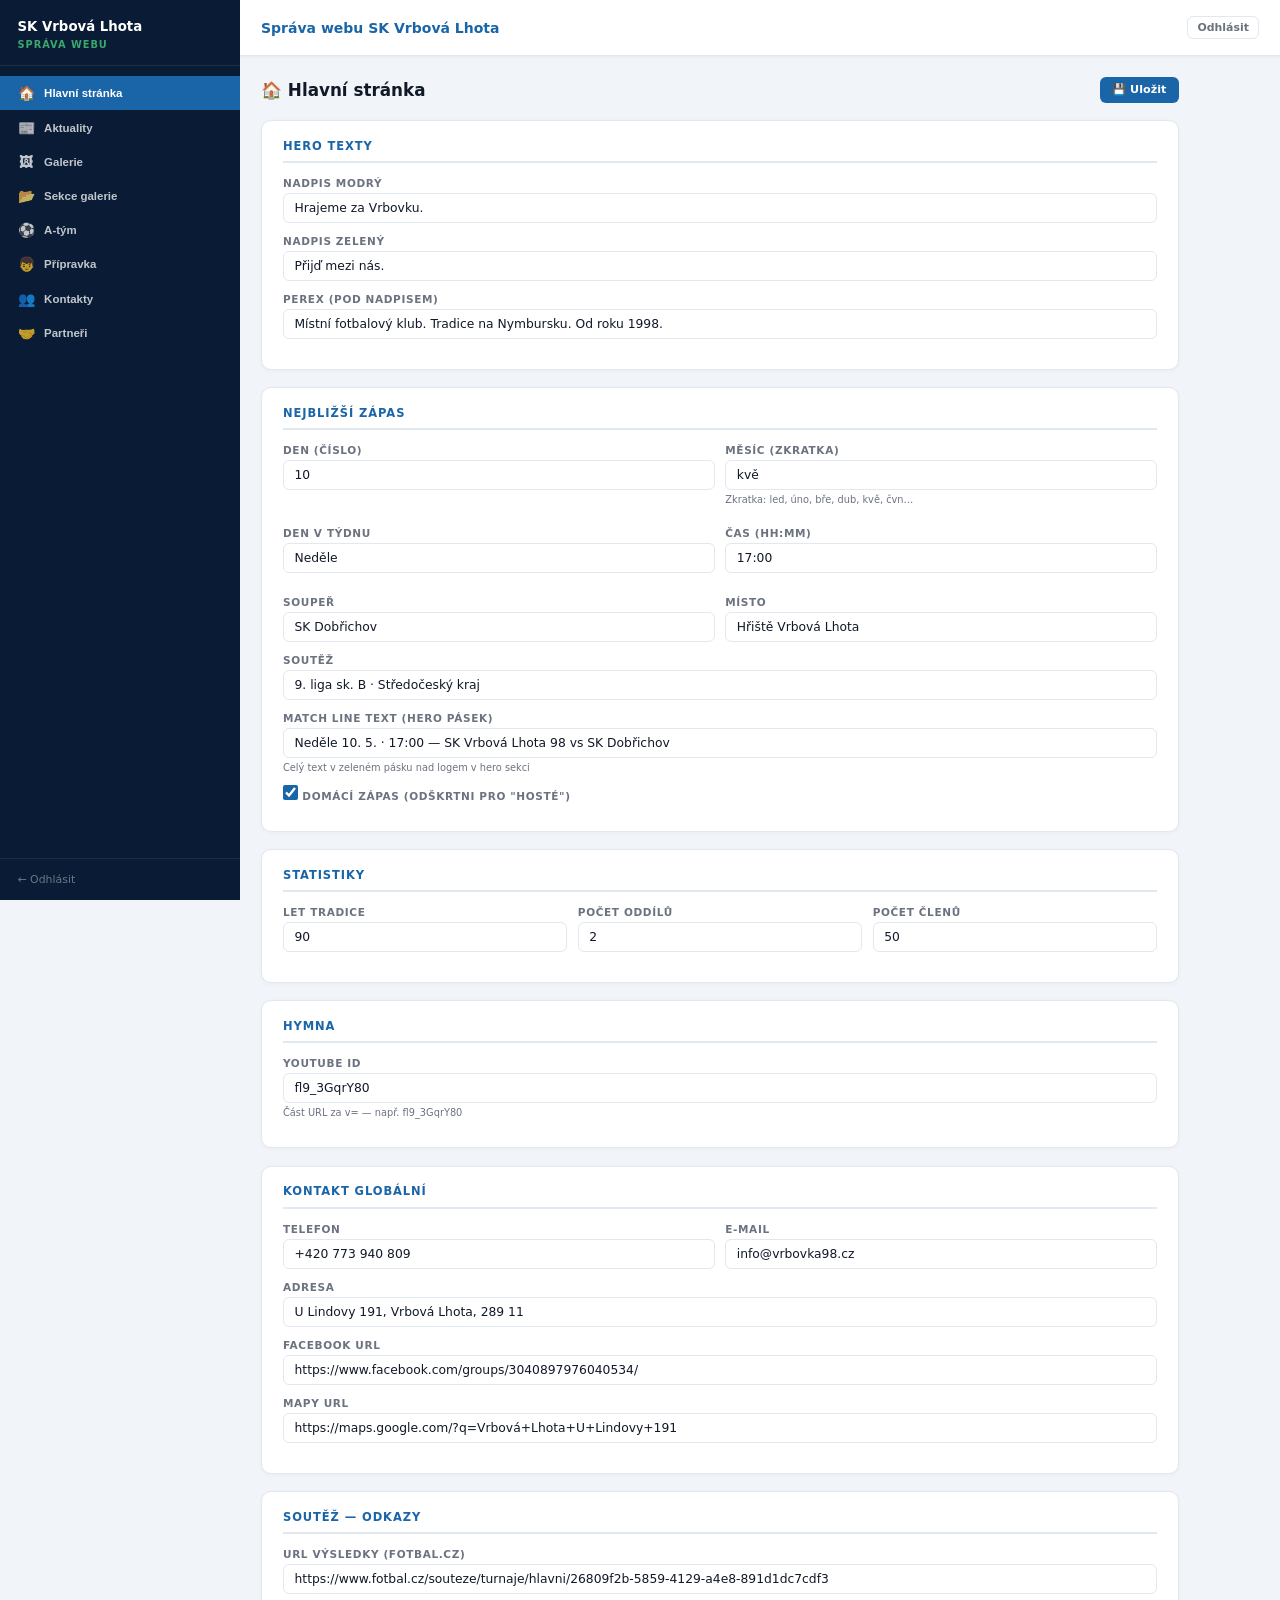
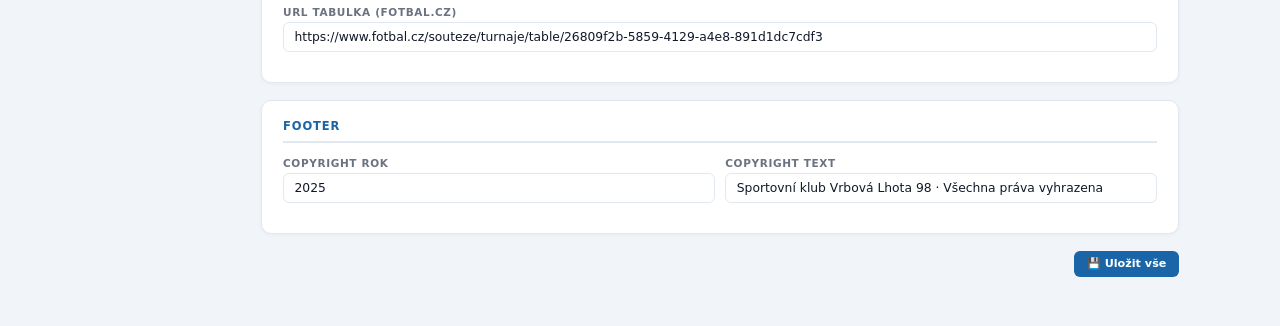
==== commit e515b2b9: "feat: admin — správa sekcí galerie + řazení šipkami - nový JSON data/galerie-sekce.json (3 výchozí s" ====
--- a/admin/index.html
+++ b/admin/index.html
@@ -250,13 +250,14 @@
 <script>
 // ══ CONFIG ══
 const SECTIONS = [
-  { id: 'nastaveni', label: 'Hlavní stránka',  icon: '🏠', file: 'nastaveni.json' },
-  { id: 'aktuality', label: 'Aktuality',        icon: '📰', file: 'aktuality.json' },
-  { id: 'galerie',   label: 'Galerie',           icon: '🖼', file: 'galerie.json'   },
-  { id: 'atym',      label: 'A-tým',             icon: '⚽', file: 'atym.json'      },
-  { id: 'pripravka', label: 'Přípravka',         icon: '👦', file: 'pripravka.json' },
-  { id: 'kontakty',  label: 'Kontakty',          icon: '👥', file: 'kontakty.json'  },
-  { id: 'partneri',  label: 'Partneři',          icon: '🤝', file: 'partneri.json'  },
+  { id: 'nastaveni',     label: 'Hlavní stránka',  icon: '🏠', file: 'nastaveni.json' },
+  { id: 'aktuality',     label: 'Aktuality',        icon: '📰', file: 'aktuality.json' },
+  { id: 'galerie',       label: 'Galerie',           icon: '🖼', file: 'galerie.json'   },
+  { id: 'galerie-sekce', label: 'Sekce galerie',    icon: '📂', file: 'galerie-sekce.json' },
+  { id: 'atym',          label: 'A-tým',             icon: '⚽', file: 'atym.json'      },
+  { id: 'pripravka',     label: 'Přípravka',         icon: '👦', file: 'pripravka.json' },
+  { id: 'kontakty',      label: 'Kontakty',          icon: '👥', file: 'kontakty.json'  },
+  { id: 'partneri',      label: 'Partneři',          icon: '🤝', file: 'partneri.json'  },
 ];
 
 // ══ STATE ══
@@ -264,6 +265,7 @@
 let currentData    = null;
 let editIdx        = -1;
 let addingNew      = false;
+let galerieSekce   = null;  // seznam sekcí galerie pro dropdown a sekci "Sekce galerie"
 
 // ══ UTILS ══
 function esc(s) {
@@ -357,6 +359,18 @@
   const sec = SECTIONS.find(s => s.id === id);
   try {
     currentData = await loadJSON(sec.file);
+    // Vždy načti sekce galerie, jsou potřeba pro dropdown a sekci "Sekce galerie"
+    if (!galerieSekce) {
+      try {
+        galerieSekce = await loadJSON('galerie-sekce.json');
+      } catch {
+        galerieSekce = [
+          { id: 'atym',      label: 'A-tým',            icon: 'sports_soccer' },
+          { id: 'pripravka', label: 'Mladší přípravka', icon: 'emoji_people'  },
+          { id: 'ostatni',   label: 'Ostatní',          icon: 'photo_camera'  }
+        ];
+      }
+    }
     renderCurrent();
   } catch(e) {
     document.getElementById('main-content').innerHTML =
@@ -366,13 +380,14 @@
 
 function renderCurrent() {
   switch(currentSection) {
-    case 'nastaveni': renderNastaveni(currentData); break;
-    case 'aktuality': renderAktuality(currentData); break;
-    case 'galerie':   renderGalerie(currentData);   break;
-    case 'atym':      renderAtym(currentData);      break;
-    case 'pripravka': renderPripravka(currentData); break;
-    case 'kontakty':  renderKontakty(currentData);  break;
-    case 'partneri':  renderPartneri(currentData);  break;
+    case 'nastaveni':     renderNastaveni(currentData);     break;
+    case 'aktuality':     renderAktuality(currentData);     break;
+    case 'galerie':       renderGalerie(currentData);       break;
+    case 'galerie-sekce': renderGalerieSekce(currentData);  break;
+    case 'atym':          renderAtym(currentData);          break;
+    case 'pripravka':     renderPripravka(currentData);     break;
+    case 'kontakty':      renderKontakty(currentData);      break;
+    case 'partneri':      renderPartneri(currentData);      break;
   }
 }
 
@@ -384,6 +399,10 @@
   try {
     const res = await saveJSON(sec.file, currentData);
     if (res.ok) {
+      // Po uložení sekcí galerie aktualizuj cached verzi
+      if (currentSection === 'galerie-sekce') {
+        galerieSekce = JSON.parse(JSON.stringify(currentData));
+      }
       showToast('✓ Uloženo');
     } else {
       showToast('Chyba: ' + (res.error || 'neznámá'), 'error');
@@ -521,6 +540,86 @@
 // ══════════════════════════════
 // SEKCE: AKTUALITY
 // ══════════════════════════════
+
+// ─── Fotos state ───
+let _fotosArr = [];
+
+function _initFotos(fotos) {
+  _fotosArr = Array.isArray(fotos) ? [...fotos] : [];
+  _renderFotosPreview();
+}
+
+function _renderFotosPreview() {
+  const info   = document.getElementById('af-fotos-info');
+  const thumbs = document.getElementById('af-fotos-thumbs');
+  if (!info) return;
+  const n = _fotosArr.length;
+  if (n) {
+    const label = n === 1 ? '1 fotka' : n < 5 ? n + ' fotky' : n + ' fotek';
+    info.innerHTML = `<span style="color:#3aa76d">✓ ${label}</span> &nbsp;`
+      + `<button type="button" class="btn btn-ghost btn-sm" onclick="_clearFotos()" style="padding:.15rem .5rem;font-size:.7rem;line-height:1">✕ Vymazat vše</button>`;
+    thumbs.innerHTML = _fotosArr.slice(0, 10).map(src =>
+      `<img src="../${src}" style="height:48px;width:48px;object-fit:cover;border-radius:4px;border:1px solid var(--border)" title="${esc(src)}" onerror="this.style.opacity='.3'">`
+    ).join('') + (n > 10 ? `<span style="line-height:48px;margin-left:.3rem;font-size:.78rem;color:var(--muted)">+${n-10} dalších</span>` : '');
+  } else {
+    info.textContent = 'Žádné fotky';
+    thumbs.innerHTML = '';
+  }
+}
+
+function _clearFotos() {
+  _fotosArr = [];
+  _renderFotosPreview();
+}
+
+async function loadFotosDir() {
+  const dir  = (document.getElementById('af-fotos-dir')?.value || '').trim();
+  const info = document.getElementById('af-fotos-info');
+  if (!dir) { showToast('Zadejte cestu ke složce', 'error'); return; }
+  if (info) info.textContent = 'Načítám…';
+  try {
+    const r   = await fetch('listdir.php?dir=' + encodeURIComponent(dir));
+    const res = await r.json();
+    if (!res.ok) { if (info) info.textContent = '✗ ' + res.error; showToast(res.error, 'error'); return; }
+    if (!res.paths.length) { if (info) info.textContent = 'Ve složce nejsou žádné obrázky.'; return; }
+    _fotosArr = res.paths;
+    const fotoEl = document.getElementById('af-foto');
+    if (fotoEl && !fotoEl.value && res.paths.length) fotoEl.value = res.paths[0];
+    _renderFotosPreview();
+    showToast('Načteno ' + res.paths.length + ' fotek', 'ok');
+  } catch(e) { if (info) info.textContent = '✗ Chyba připojení'; }
+}
+
+async function uploadFotos() {
+  const subfolder = (document.getElementById('af-upload-subfolder')?.value || '').trim();
+  const fileInput = document.getElementById('af-fotos-files');
+  const files     = fileInput?.files;
+  const info      = document.getElementById('af-fotos-info');
+  if (!subfolder) { showToast('Zadejte název podsložky', 'error'); return; }
+  if (!files || !files.length) { showToast('Vyberte fotky k nahrání', 'error'); return; }
+  const paths = [];
+  for (let i = 0; i < files.length; i++) {
+    if (info) info.textContent = 'Nahrávám ' + (i + 1) + '/' + files.length + '…';
+    const fd = new FormData();
+    fd.append('foto', files[i]);
+    fd.append('sekce', 'aktuality');
+    fd.append('subfolder', subfolder);
+    try {
+      const r = await fetch('upload.php', { method: 'POST', body: fd });
+      const res = await r.json();
+      if (res.ok) paths.push(res.src);
+      else showToast('Chyba u ' + files[i].name + ': ' + res.error, 'error');
+    } catch(e) { showToast('Chyba sítě u ' + files[i].name, 'error'); }
+  }
+  _fotosArr = [..._fotosArr, ...paths];
+  const fotoEl = document.getElementById('af-foto');
+  if (fotoEl && !fotoEl.value && paths.length) fotoEl.value = paths[0];
+  const dirEl = document.getElementById('af-fotos-dir');
+  if (dirEl && !dirEl.value && subfolder) dirEl.value = 'img/aktuality/' + subfolder;
+  _renderFotosPreview();
+  showToast('Nahráno ' + paths.length + ' / ' + files.length + ' fotek', paths.length === files.length ? 'ok' : 'error');
+}
+
 function renderAktuality(items) {
   const mc = document.getElementById('main-content');
   mc.innerHTML = `
@@ -537,6 +636,9 @@
       ${items.map((it, i) => i === editIdx ? aktualitaForm(i, it) : aktualitaCard(it, i)).join('')}
     </div>
   `;
+  // Init fotos state after DOM is ready
+  if (addingNew) _initFotos([]);
+  else if (editIdx >= 0 && items[editIdx]) _initFotos(items[editIdx].fotos || []);
 }
 
 function aktualitaCard(it, i) {
@@ -574,7 +676,35 @@
           ${['Klub','A-tým','Mládež','Ostatní'].map(k => `<option${kat===k?' selected':''}>${k}</option>`).join('')}
         </select>
       </div>
-      <div class="field-wrap"><label>Foto (URL nebo nahrání)</label><input type="text" id="af-foto" class="inp" value="${esc(it.foto||'')}" placeholder="img/galerie/..."></div>
+      <div class="field-wrap"><label>Titulní foto (auto-vyplní se z galerie)</label><input type="text" id="af-foto" class="inp" value="${esc(it.foto||'')}" placeholder="img/aktuality/..."></div>
+    </div>
+
+    <div class="field-wrap">
+      <label>Galerie fotek</label>
+
+      <div style="display:flex;gap:.5rem;margin-bottom:.5rem">
+        <input type="text" id="af-fotos-dir" class="inp" style="flex:1"
+          value="${esc(it.fotos_dir||'')}"
+          placeholder="img/aktuality/zapasy/2026-05-10-...">
+        <button type="button" class="btn btn-ghost btn-sm" onclick="loadFotosDir()">📂 Načíst ze složky</button>
+      </div>
+
+      <details style="margin-bottom:.6rem">
+        <summary style="cursor:pointer;font-size:.78rem;color:var(--muted);user-select:none">⬆ Nebo nahrát nové fotky…</summary>
+        <div style="margin-top:.5rem;padding:.75rem;background:var(--bg);border-radius:6px;border:1px solid var(--border);display:flex;flex-direction:column;gap:.5rem">
+          <div class="field-wrap" style="margin:0">
+            <label style="font-size:.72rem">Podsložka pro uložení</label>
+            <input type="text" id="af-upload-subfolder" class="inp" placeholder="zapasy/2026-05-17-vrbovka-ratenice">
+          </div>
+          <div style="display:flex;gap:.5rem;align-items:center;flex-wrap:wrap">
+            <input type="file" id="af-fotos-files" accept="image/jpeg,image/png,image/webp" multiple style="flex:1;min-width:0;font-size:.82rem">
+            <button type="button" class="btn btn-primary btn-sm" onclick="uploadFotos()">⬆ Nahrát</button>
+          </div>
+        </div>
+      </details>
+
+      <div id="af-fotos-info" style="font-size:.78rem;color:var(--muted);min-height:1.4em"></div>
+      <div id="af-fotos-thumbs" style="display:flex;flex-wrap:wrap;gap:.3rem;margin-top:.4rem"></div>
     </div>
     <div class="form-actions">
       <button class="btn btn-green" onclick="saveAktualitaForm(${idx})">${isNew ? '+ Přidat' : '✓ Uložit změny'}</button>
@@ -593,7 +723,9 @@
     perex:      document.getElementById('af-perex').value,
     obsah:      document.getElementById('af-obsah').value,
     kategorie:  document.getElementById('af-kategorie').value,
-    foto:       document.getElementById('af-foto').value || null,
+    foto:       document.getElementById('af-foto').value || (_fotosArr[0] || null),
+    fotos:      [..._fotosArr],
+    fotos_dir:  document.getElementById('af-fotos-dir')?.value.trim() || null,
     datum:      datumIso,
     datum_iso:  datumIso,
     datum_text: formatDateCz(datumIso),
@@ -648,6 +780,8 @@
         </small>
       </div>
       <div class="item-card-actions">
+        <button class="btn btn-ghost btn-sm" onclick="moveGalerieItem(${i}, -1)" title="Posunout nahoru v sekci">▲</button>
+        <button class="btn btn-ghost btn-sm" onclick="moveGalerieItem(${i}, 1)" title="Posunout dolů v sekci">▼</button>
         <button class="btn btn-ghost btn-sm" onclick="startEdit(${i})">Upravit</button>
         <button class="btn btn-danger btn-sm" onclick="deleteItem(${i})">Smazat</button>
       </div>
@@ -657,7 +791,7 @@
 
 function galerieForm(idx, it) {
   const isNew = idx === -1;
-  const sekce = it.sekce || 'atym';
+  const sekce = it.sekce || (galerieSekce && galerieSekce[0] ? galerieSekce[0].id : 'atym');
   return `<div class="edit-panel">
     <h4>${isNew ? 'Nová fotka' : 'Upravit fotku'}</h4>
     <div class="g2">
@@ -679,7 +813,7 @@
       <div class="field-wrap"><label>Popisek (caption)</label><input type="text" id="gf-caption" class="inp" value="${esc(it.caption||'')}"></div>
       <div class="field-wrap"><label>Sekce</label>
         <select id="gf-sekce" class="inp">
-          ${['atym','pripravka','ostatni'].map(s => `<option value="${s}"${sekce===s?' selected':''}>${s}</option>`).join('')}
+          ${(galerieSekce || []).map(s => `<option value="${esc(s.id)}"${sekce===s.id?' selected':''}>${esc(s.label)}</option>`).join('')}
         </select>
       </div>
     </div>
@@ -996,6 +1130,8 @@
         <small><span class="tag-badge">${esc(it.kategorie||'Partner')}</span>${esc(it.popis||'')}</small>
       </div>
       <div class="item-card-actions">
+        <button class="btn btn-ghost btn-sm" onclick="moveItem(${i}, -1)" title="Posunout nahoru">▲</button>
+        <button class="btn btn-ghost btn-sm" onclick="moveItem(${i}, 1)" title="Posunout dolů">▼</button>
         <button class="btn btn-ghost btn-sm" onclick="startEdit(${i})">Upravit</button>
         <button class="btn btn-danger btn-sm" onclick="deleteItem(${i})">Smazat</button>
       </div>
@@ -1071,6 +1207,121 @@
 }
 
 
+// ══════════════════════════════
+// SEKCE: SEKCE GALERIE
+// ══════════════════════════════
+function renderGalerieSekce(items) {
+  const mc = document.getElementById('main-content');
+  mc.innerHTML = `
+    <div class="section-hdr">
+      <h2>📂 Sekce galerie</h2>
+      <div class="section-actions">
+        <button class="btn btn-green" onclick="toggleAddNew()">+ Přidat sekci</button>
+        <button class="btn btn-primary btn-save-main" onclick="saveSection()">💾 Uložit</button>
+      </div>
+    </div>
+    <div class="card" style="background:#fff8e1;border-left:4px solid var(--warning);margin-bottom:1rem;padding:.85rem 1rem;font-size:.85rem">
+      <strong>Pozor:</strong> ID sekce (např. <code>atym</code>) je interní identifikátor — pokud ho změníš u existující sekce, fotky přiřazené k ní se přestanou zobrazovat. Doporučujeme měnit pouze název a ikonu, ID neměnit.
+    </div>
+    ${addingNew ? sekceForm(-1, {}) : ''}
+    <div id="list-wrap">
+      ${items.length === 0 ? '<p class="empty-state">Žádné sekce.</p>' : ''}
+      ${items.map((it, i) => i === editIdx ? sekceForm(i, it) : sekceCard(it, i)).join('')}
+    </div>
+  `;
+}
+
+function sekceCard(it, i) {
+  return `<div class="item-card">
+    <div class="item-card-hdr">
+      <div class="thumb-wrap" style="display:flex;align-items:center;justify-content:center;font-size:1.5rem;background:#f1f5f9">
+        <span class="material-symbols-outlined ms-fill" style="font-size:2rem;color:var(--primary)">${esc(it.icon||'photo_camera')}</span>
+      </div>
+      <div class="meta" style="flex:1;min-width:0">
+        <strong>${esc(it.label || '(bez názvu)')}</strong>
+        <small>
+          <span class="tag-badge">ID: ${esc(it.id||'—')}</span>
+          <span style="opacity:.6">ikona: ${esc(it.icon||'—')}</span>
+        </small>
+      </div>
+      <div class="item-card-actions">
+        <button class="btn btn-ghost btn-sm" onclick="moveItem(${i}, -1)" title="Posunout nahoru">▲</button>
+        <button class="btn btn-ghost btn-sm" onclick="moveItem(${i}, 1)" title="Posunout dolů">▼</button>
+        <button class="btn btn-ghost btn-sm" onclick="startEdit(${i})">Upravit</button>
+        <button class="btn btn-danger btn-sm" onclick="deleteItem(${i})">Smazat</button>
+      </div>
+    </div>
+  </div>`;
+}
+
+function sekceForm(idx, it) {
+  const isNew = idx === -1;
+  // Material Symbols — nejčastěji použitelné ikony pro klubový web
+  const icons = [
+    'sports_soccer', 'emoji_people', 'photo_camera', 'photo_library',
+    'celebration', 'emoji_events', 'groups', 'child_care',
+    'stadium', 'flag', 'school', 'restaurant', 'cake', 'campaign'
+  ];
+  const icon = it.icon || 'photo_camera';
+  return `<div class="edit-panel">
+    <h4>${isNew ? 'Nová sekce galerie' : 'Upravit sekci'}</h4>
+    <div class="g2">
+      <div class="field-wrap">
+        <label>ID sekce *</label>
+        <input type="text" id="sf-id" class="inp" value="${esc(it.id||'')}" placeholder="napr-turnaje-2025" ${isNew ? '' : 'readonly style="background:#f1f5f9"'}>
+        <div class="field-hint">${isNew ? 'Bez mezer a diakritiky, jen písmena, číslice a pomlčky' : 'ID nelze měnit (rozbilo by přiřazení fotek)'}</div>
+      </div>
+      <div class="field-wrap">
+        <label>Název sekce *</label>
+        <input type="text" id="sf-label" class="inp" value="${esc(it.label||'')}" placeholder="Turnaje 2025">
+      </div>
+    </div>
+    <div class="field-wrap">
+      <label>Ikona (Material Symbols)</label>
+      <select id="sf-icon" class="inp">
+        ${icons.map(i => `<option value="${i}"${icon===i?' selected':''}>${i}</option>`).join('')}
+      </select>
+      <div class="field-hint">Další ikony: <a href="https://fonts.google.com/icons" target="_blank" style="color:var(--primary)">fonts.google.com/icons</a> — zkopíruj název ikony a vlož ho přímo do JSON</div>
+    </div>
+    <div class="form-actions">
+      <button class="btn btn-green" onclick="saveSekceForm(${idx})">${isNew ? '+ Přidat' : '✓ Uložit'}</button>
+      <button class="btn btn-ghost" onclick="${isNew ? 'cancelAdd()' : 'cancelEdit()'}">Zrušit</button>
+    </div>
+  </div>`;
+}
+
+function saveSekceForm(idx) {
+  const isNew = idx === -1;
+  const id    = document.getElementById('sf-id').value.trim().toLowerCase().replace(/[^a-z0-9-]/g, '-');
+  const label = document.getElementById('sf-label').value.trim();
+  const icon  = document.getElementById('sf-icon').value;
+
+  if (!id || !label) {
+    showToast('ID a název jsou povinné', 'error');
+    return;
+  }
+
+  // Validace: ID musí být unikátní
+  if (isNew && currentData.some(s => s.id === id)) {
+    showToast('Sekce s tímto ID už existuje', 'error');
+    return;
+  }
+
+  const item = { id, label, icon };
+
+  if (isNew) {
+    currentData.push(item);
+    addingNew = false;
+  } else {
+    // Při editaci zachovej původní ID (nesmí se měnit)
+    item.id = currentData[idx].id;
+    currentData[idx] = item;
+    editIdx = -1;
+  }
+  renderCurrent();
+}
+
+
 // ══ SHARED ACTIONS ══
 function startEdit(i) {
   editIdx = i;
@@ -1096,6 +1347,31 @@
   renderCurrent();
 }
 
+// Univerzální posun položky v poli currentData
+function moveItem(idx, direction) {
+  // direction: -1 nahoru, +1 dolů
+  const newIdx = idx + direction;
+  if (newIdx < 0 || newIdx >= currentData.length) return;
+  [currentData[idx], currentData[newIdx]] = [currentData[newIdx], currentData[idx]];
+  renderCurrent();
+}
+
+// Posun položky uvnitř konkrétní sekce galerie
+function moveGalerieItem(idx, direction) {
+  const item = currentData[idx];
+  const sekce = item.sekce || 'ostatni';
+  // Najdi indexy všech položek ve stejné sekci
+  const sameSection = currentData
+    .map((it, i) => ({ it, i }))
+    .filter(x => (x.it.sekce || 'ostatni') === sekce);
+  const posInSection = sameSection.findIndex(x => x.i === idx);
+  const newPosInSection = posInSection + direction;
+  if (newPosInSection < 0 || newPosInSection >= sameSection.length) return;
+  const swapWithIdx = sameSection[newPosInSection].i;
+  [currentData[idx], currentData[swapWithIdx]] = [currentData[swapWithIdx], currentData[idx]];
+  renderCurrent();
+}
+
 
 // ══ SIDEBAR MOBILE ══
 function openSidebar()  { document.getElementById('sidebar').classList.add('open'); document.getElementById('sb-overlay').classList.add('active'); }
